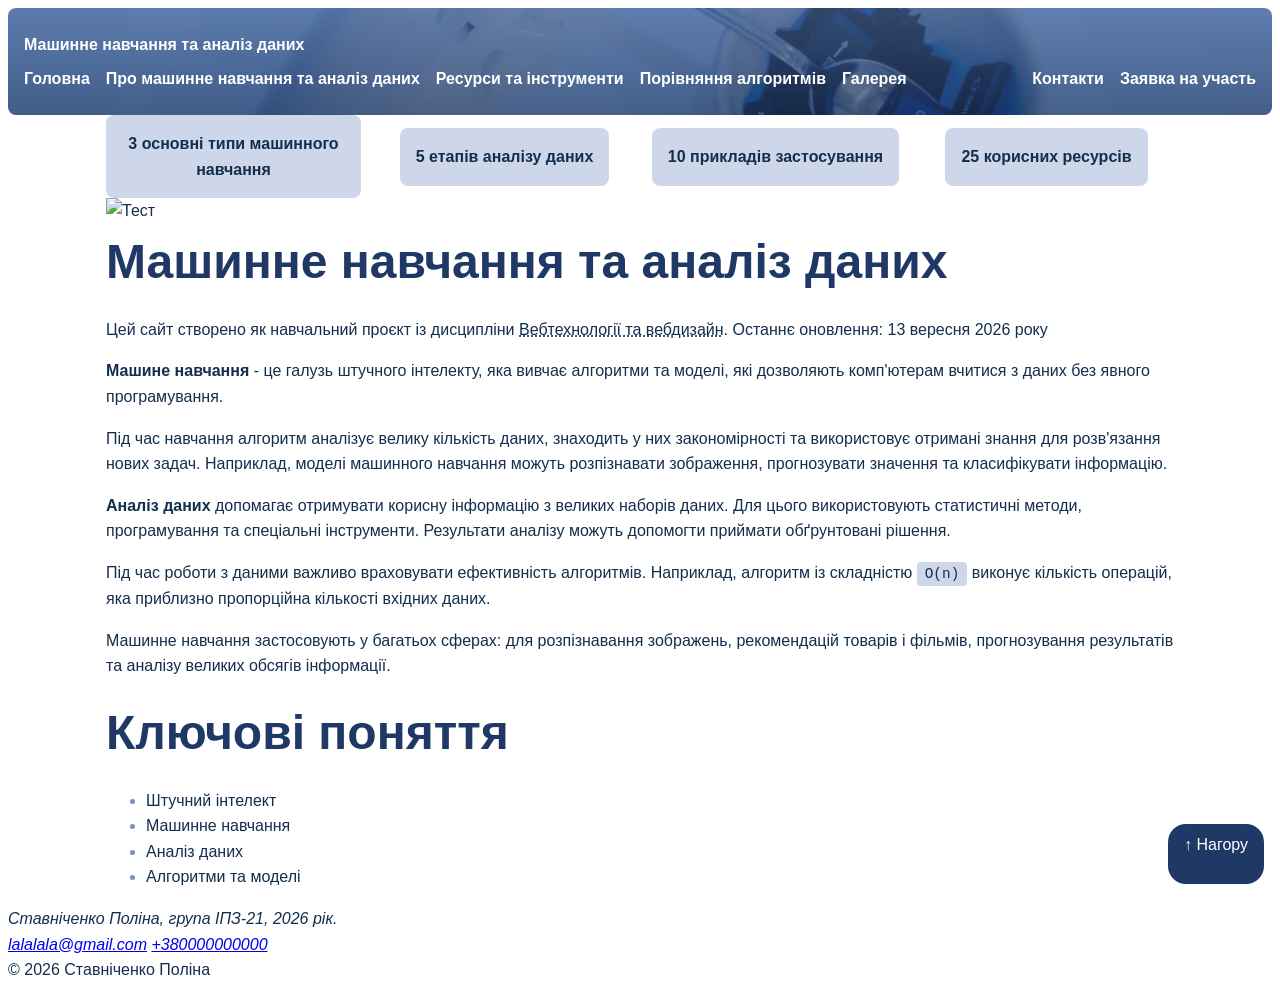
==== index.html @ 9ab24fcf "тест" ====
<!DOCTYPE html>
<html lang="uk">
<head>
    <meta charset="UTF-8">
    <meta name="viewport"           content="width=device-width, initial-scale=1.0">
    <meta name="description"    content="Навчальний сайт про машинне навчання та аналіз даних: історія, основні поняття, застосування, ресурси та інструменти">

    <link rel="icon" type="image/png" href="img/favicon.png">

    <meta name="author"         content="Ставніченко Поліна">

    <title>Машинне навчання та аналіз даних</title>

    <link rel="stylesheet" href="css/style.css">
</head>

<body id="top">

    <header>
        <a href="index.html" class="site-title">Машинне навчання та аналіз даних</a>

        <nav>
            <ul class="menu">
                <li><a href="index.html">Головна</a></li>
                <li><a href="about.html">Про машинне навчання та аналіз даних</a></li>
                <li><a href="pages/resources.html">Ресурси та інструменти</a></li>
                <li><a href="comparison.html">Порівняння алгоритмів</a></li>
                <li><a href="gallery.html">Галерея</a></li>
                <li class="menu__contacts"><a href="contacts.html">Контакти</a></li>
                <li><a href="application.html">Заявка на участь</a></li>
            </ul>
        </nav>
    </header>

    <main class="container">

        <div class="stats">
            <div class="stats__item">3 основні типи машинного навчання</div>
            <div class="stats__item">5 етапів аналізу даних</div>
            <div class="stats__item">10 прикладів застосування</div>
            <div class="stats__item">25 корисних ресурсів</div>
        </div>

        <img src="http://upload.wikimedia.org/wikipedia/commons/thumb/6/63/Wikipedia-logo.png/103px-Wikipedia-logo.png" alt="Тест">
        
        <h1>Машинне навчання та аналіз даних</h1>

        <p> Цей сайт створено як навчальний проєкт із дисципліни <abbr title="Вебтехнології та вебдизайн">Вебтехнології та вебдизайн</abbr>.
        Останнє оновлення: <time datetime="2026-09-13">13 вересня 2026 року</time></p>

        <p><strong>Машине навчання</strong> - це галузь штучного інтелекту, яка вивчає алгоритми та моделі, які дозволяють комп'ютерам вчитися з даних без явного програмування.</p>

        <p> Під час навчання алгоритм аналізує велику кількість даних,
        знаходить у них закономірності та використовує отримані знання
        для розв'язання нових задач. Наприклад, моделі машинного навчання
        можуть розпізнавати зображення, прогнозувати значення та
        класифікувати інформацію.</p>

        <p><strong>Аналіз даних</strong> допомагає отримувати корисну
        інформацію з великих наборів даних. Для цього використовують
        статистичні методи, програмування та спеціальні інструменти.
        Результати аналізу можуть допомогти приймати обґрунтовані рішення.</p>

        <p>Під час роботи з даними важливо враховувати ефективність алгоритмів.
        Наприклад, алгоритм із складністю <code>O(n)</code> виконує кількість
        операцій, яка приблизно пропорційна кількості вхідних даних.</p>

        <p>Машинне навчання застосовують у багатьох сферах: для
        розпізнавання зображень, рекомендацій товарів і фільмів,
        прогнозування результатів та аналізу великих обсягів інформації.</p>

        <section>
        <h2>Ключові поняття</h2>

        <ul>
            <li>Штучний інтелект</li>
            <li>Машинне навчання</li>
            <li>Аналіз даних</li>
            <li>Алгоритми та моделі</li>
        </ul>
        </section>

    </main>

    <footer>
        <address>
            Ставніченко Поліна, група ІПЗ-21, 2026 рік. <br>
            <a href="mailto:lalalala@gmail.com">lalalala@gmail.com</a>
            <a href="tel:+380000000000">+380000000000</a>
        </address>
        <p>&copy; 2026 Ставніченко Поліна </p>
    </footer>

    <a href="#top" class="back-to-top">↑ Нагору</a>

</body>
</html>
---- css/style.css ----
html { scroll-padding-top: 80px; }

:root {
    --color-primary: hsl(219 53% 26%);
    --color-primary-light: hsl(220, 41%, 61%);
    --color-primary-soft: hsl(222, 37%, 86%);
    --color-text: hsl(213, 58%, 19%);
    --color-text-muted: hsl(0 0% 40%);
    --color-surface: hsl(0 0% 100%);
    --color-accent: hsl(239, 51%, 50%);

    --space-1: 0.25rem;     /*4*/                        /*7*/
    --space-2: 0.5rem;      /*8*/
    --space-3: 1rem;        /*16*/
    --space-4: 1.5rem;      /*24*/
    --space-5: 2rem;        /*32*/
    --space-6: 3rem;        /*48*/
}

body {                                                        /*6*/
    font-family: "Segoe UI", Roboto, Arial, sans-serif;
    font-size: 1rem;
    line-height: 1.6;
    color: var(--color-text);
    background-color: var(--color-surface);

    display: flex;
    flex-direction: column;
    min-height: 100vh;
}

main {
    max-width: 65ch;    /*6*/

    flex: 1;
}

h1, h2, h3 {       /*6*/
    color: var(--color-primary);
    font-weight: 700;
    font-size: clamp(1.75rem, 1.2rem + 2.5vw, 3rem);
}

h2 + p {
    font-weight: 600;
}

h2 ~ p {
    color: var(--color-text);
}

dt {
    color: var(--color-primary-light);
}

dd{
    color: var(--color-primary-soft);
}

figcaption {                              /*6*/
    text-transform: uppercase;
    letter-spacing: 0.05em;
    font-size: 0.85rem;
}

li::marker {                                  /*6*/
    color: var(--color-primary-light);
}

blockquote {                                       /*6*/
    border-left: 4px solid var(--color-primary);
    padding-left: var(--space-3);
    color: var(--color-text-muted);
    font-style: italic;
}

.classification-list, .classification-list ul {           /*6*/
    font-size: 0.9rem;
}

nav a {
    color: #ffffff;
    font-weight: 600;
    text-decoration: none;
    cursor: pointer;     
}

nav {
    flex: 1 1 auto;
}

.menu {
    display: flex;
    flex-wrap: wrap;
    gap: var(--space-3);
    list-style: none;
    margin: 0;
    padding: 0;
}

.menu__contacts {
    margin-left: auto;
}

.card {                                 
    background: var(--color-surface);
    padding: var(--space-3);
    border: 1px solid #e3e7ec;
    border-radius: 10px;
    box-shadow: 0 2px 6px rgb(0 0 0 / 6%);
    border-left: 4px solid var(--color-primary);

    position: relative;                                           /*7*/
    transition: transform 0.2s ease, box-shadow 0.2s ease; 

    display: flex;
    flex-direction: column;  
}

.card:hover {                                                /*7*/
    transform: translateY(-4px);               
    box-shadow: 0 6px 16px rgba(0, 0, 0, 0.15); 
}

.card.featured {
    background: linear-gradient(135deg, var(--color-primary), var(--color-primary-light));
    color: #ffffff;
    padding: var(--space-3);
    border-radius: 8px;
    margin-bottom: var(--space-3);
}

.card.featured a:hover {
    text-decoration: none;
    color: var(--color-primary-light);
}

.card .btn {
    margin-top: auto;   
    align-self: flex-start;
}

.card-grid {
    display: grid;
    grid-template-columns: repeat(auto-fit, minmax(280px, 1fr));
    gap: var(--space-3);
}

.card img {
    display: block;
    width: 100%;
    height: auto;
}

.card a {
    color: var(--color-primary-soft);
    font-weight: 600;
    text-decoration: none;
}

.card a:hover {
    text-decoration: none;
    color: var(--color-primary-soft);
}

main a {
    color: var(--color-accent);
    text-decoration: underline;
}

main a:hover { 
    color: var(--color-primary-light); 
}

a:hover {
    color: var(--color-primary-light);
}

a:focus-visible,                               /*6*/
button:focus-visible {
    outline: 3px solid #1f3864;
    outline-offset: 2px;
}

a[href^="http"]::after {                         /*6*/
    content: " ↗";
}

a[href$=".pdf"]::after {                            /*6*/
    content: " (PDF)";
}

code, pre {
    font-family: "Fira Code", Consolas, "Courier New", monospace;
}

code {                                            /*6*/
    background: var(--color-primary-soft);
    padding: var(--space-1) var(--space-2);
    border-radius: 4px;
    font-size: 0.9em;
}

header {                           
    position: sticky;                   /*7*/
    top: 0;
    z-index: 10;          

    display: flex;
    justify-content: space-between;
    align-items: center;
    flex-wrap: wrap;
    gap: var(--space-2);

    background:linear-gradient(rgba(70, 99, 150, 0.7), rgb(31 56 100 / 70%)),             /*6*/
    url("../img/photo_4.jpg") center / cover no-repeat;
    color: #ffffff;
    padding: var(--space-4) var(--space-3);
    border-radius: 8px;
}

.site-title {
    font-weight: 700;
    text-decoration: none;
}

header a {
    color: #ffffff;
}

.page {
    display: grid;
    grid-template-columns: 1fr;
    grid-template-areas:
        "header"
        "main"
        "sidebar"
        "footer";
    gap: var(--space-3);
    min-height: 100vh;
}

@media (min-width: 768px) {
    .page {
        grid-template-columns: 240px 1fr;
        grid-template-areas:
            "header  header"
            "sidebar main"
            "footer  footer";
    }
}

@media (min-width: 1200px) {
    .page {
        grid-template-columns: 280px 1fr;
    }
}
 
.page__header  { grid-area: header;  }
.page__sidebar { grid-area: sidebar; }
.page__main    { 
    width: 100%;
    max-width: none;
    min-width: 0;
    grid-area: main;    
}
.page__footer  { grid-area: footer;  }

tbody tr:nth-child(even) {
    background-color: var(--color-primary-soft);
}

input, textarea, select, button {
    font-family: inherit;
}

.container {                        /*7*/
    max-width: 1100px;
    margin-inline: auto;
    padding-inline: var(--space-3);

    box-sizing: border-box;

    width: min(100% - 2 * var(--space-3), 1100px);
}

p {
    margin-top: 0;
    margin-bottom: var(--space-3);
}

h1, h2, h3 {
    margin-top: 0;
    margin-bottom: var(--space-3);
}

.btn {                                              /*7*/
    display: inline-block;
    padding: var(--space-2) var(--space-3);
    background: var(--color-primary);
    color: #ffffff;
    border: none;
    border-radius: 18px;
    text-decoration: none;
    transition: transform 0.2s ease, box-shadow 0.2s ease; 
    min-height: 44px;
}

.btn:hover {                                               /*7*/
    color: #ffffff;      
    background-color: var(--color-primary-light);
    transform: translateY(-4px);               
    box-shadow: 0 6px 16px rgba(0, 0, 0, 0.15); 
}

.badge {                                       /*7*/
    position: absolute;
    top: var(--space-2);
    right: var( --space-2);
    background: var(--color-accent);
    color: #ffffff;
    font-size: 0.75rem;
    padding: 2px 8px;
    border-radius: 4px;
}

.back-to-top {                                /*7*/                         
    position: fixed; 
    right: var(--space-3);
    bottom: var(--space-3);
    z-index: 100;
    background: var(--color-primary);
    color: #ffffff;
    padding: var(--space-2) var(--space-3);
    border-radius: 18px;
    text-decoration: none;
    transition: transform 0.2s ease, box-shadow 0.2s ease; 
    min-height: 44px;
}

.back-to-top:hover {                                    /*7*/
    color: #ffffff;
    background-color: var(--color-primary-light);
    transform: translateY(-4px);               
    box-shadow: 0 6px 16px rgba(0, 0, 0, 0.15); 
}

@media (prefers-reduced-motion: reduce) {                           /*7*/
    * {
        transition: none !important;
        animation: none !important;
        scroll-behavior: auto !important;
    }
}

.tooltip-container {                              /*7*/
    position: relative;
    display: inline-block;
    max-width: 100%;
}

.tooltip-container img {
    display: block;
    max-width: 100%;
    height: auto;
}

.tooltip {
    position: absolute;
    bottom: 100%;
    right: 0;
    margin-bottom: var(--space-2);
    padding:  var(--space-2) var(--space-3);
    width: max-content;
    max-width: 250px;
    box-sizing: border-box;

    background: #222;
    color: #ffffff;
    border-radius: 6px;
    font-size: 0.875rem;

    opacity: 0;
    visibility: hidden;
    transition: opacity 0.2s ease;
    z-index: 10;
}

.tooltip-container:hover .tooltip,
.tooltip-container:focus-within .tooltip {
    opacity: 1;
    visibility: visible;
}

.media {
    display: flex;
    gap: var(--space-2);
    align-items: flex-start; 
}

.media__icon { flex-shrink: 0; } 
.media__body { margin: 0; }

video,
iframe {
    max-width: 100%;
}

video {
    height: auto;
}

.stats {
    display: grid;
    grid-template-columns: repeat(auto-fit, minmax(160px, 1fr));
    gap: var(--space-3);
    place-items: center; 
    text-align: center;
}
.stats__item {
    background: var(--color-primary-soft);
    padding: var(--space-3);
    border-radius: 8px;
    font-weight: 700;
}

.table-wrap { 
    overflow-x: auto; 
    max-width: 100%;
}

address {
    overflow-wrap: anywhere;
}
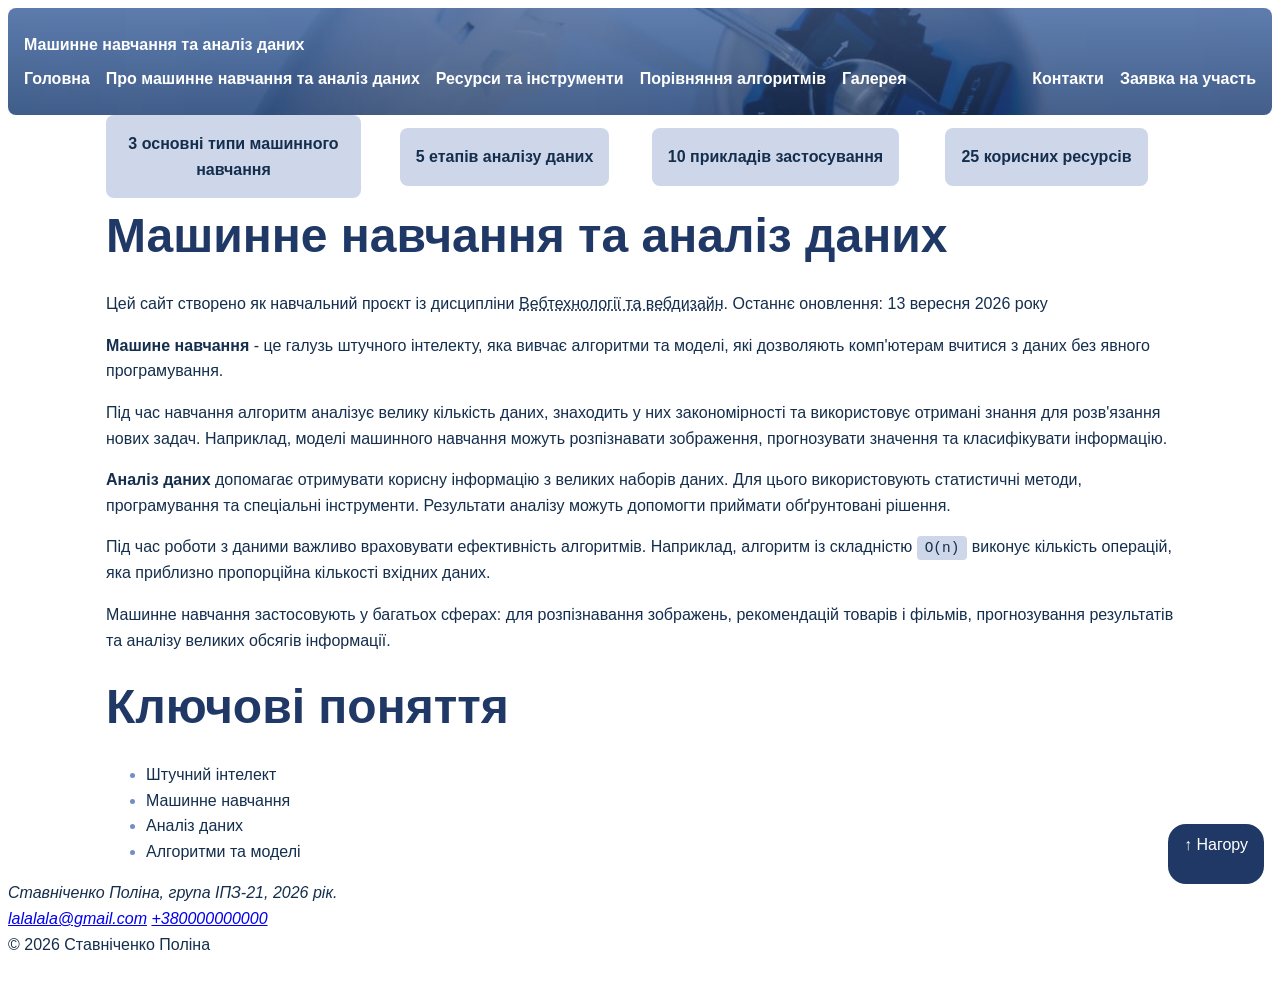
==== commit 3dbb4f02: "видалення тестового зображення" ====
--- a/index.html
+++ b/index.html
@@ -40,8 +40,6 @@
             <div class="stats__item">10 прикладів застосування</div>
             <div class="stats__item">25 корисних ресурсів</div>
         </div>
-
-        <img src="http://upload.wikimedia.org/wikipedia/commons/thumb/6/63/Wikipedia-logo.png/103px-Wikipedia-logo.png" alt="Тест">
         
         <h1>Машинне навчання та аналіз даних</h1>
 
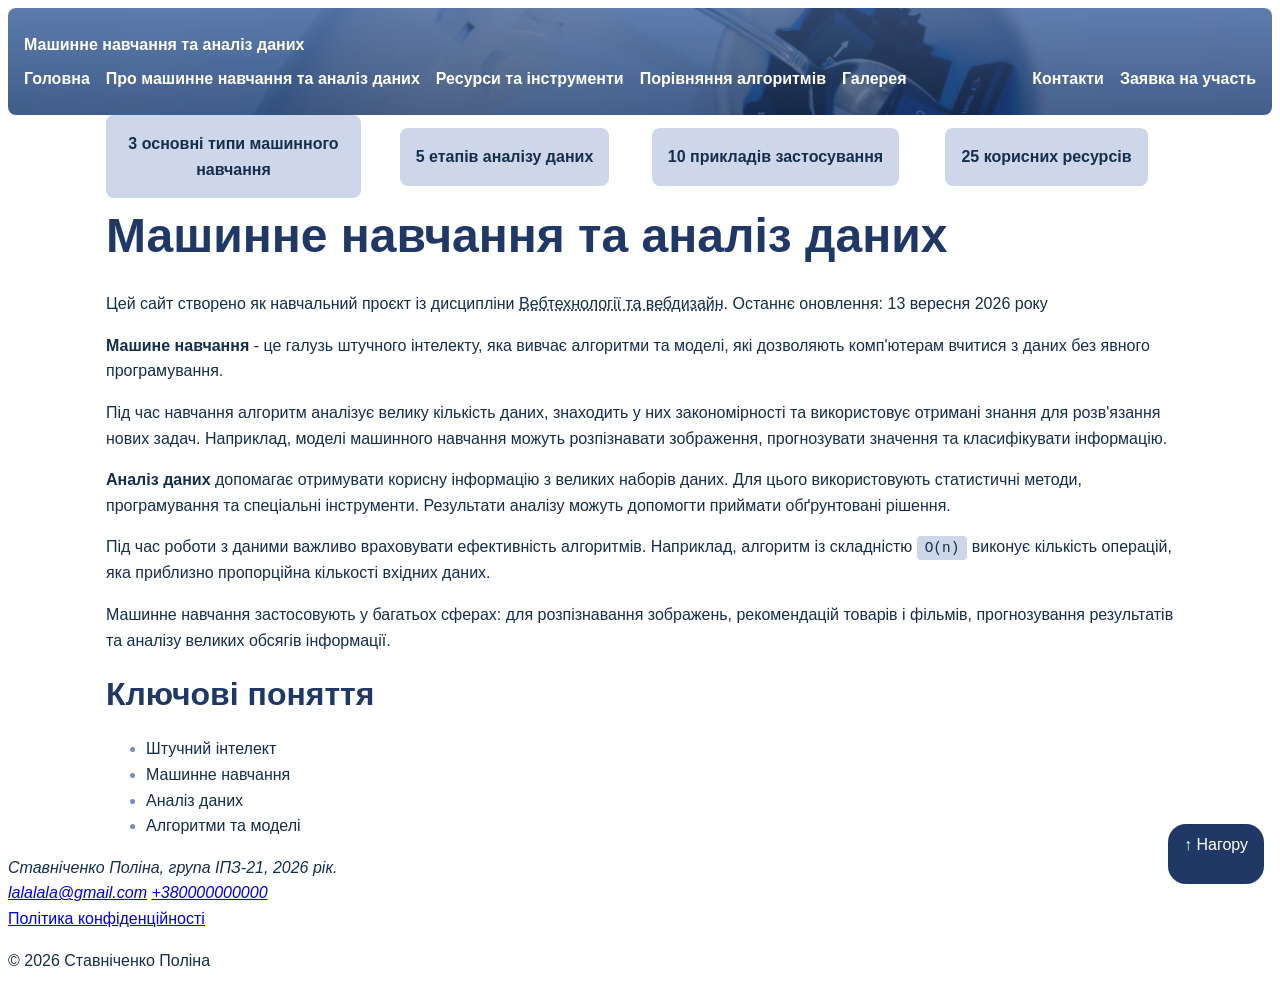
==== commit 55038da1: "додано політику конфіденційності" ====
--- a/index.html
+++ b/index.html
@@ -1,95 +1,112 @@
 <!DOCTYPE html>
 <html lang="uk">
-<head>
-    <meta charset="UTF-8">
-    <meta name="viewport"           content="width=device-width, initial-scale=1.0">
-    <meta name="description"    content="Навчальний сайт про машинне навчання та аналіз даних: історія, основні поняття, застосування, ресурси та інструменти">
+    <head>
+        <meta charset="UTF-8">
+        <meta name="viewport"           content="width=device-width, initial-scale=1.0">
+        <meta name="description"    content="Навчальний сайт про машинне навчання та аналіз даних: історія, основні поняття, застосування, ресурси та інструменти">
 
-    <link rel="icon" type="image/png" href="img/favicon.png">
+        <link rel="canonical" href="https://stttvexx.github.io/lab09_stavnichenko/index.html">
 
-    <meta name="author"         content="Ставніченко Поліна">
+        <link rel="icon" type="image/png" href="img/favicon.png">
 
-    <title>Машинне навчання та аналіз даних</title>
+        <meta name="author"         content="Ставніченко Поліна">
 
-    <link rel="stylesheet" href="css/style.css">
-</head>
+        <title>Машинне навчання та аналіз даних</title>
 
-<body id="top">
+        <link rel="stylesheet" href="css/style.css">
+        
+        <meta property="og:title" content="Машинне навчання та аналіз даних: основи, алгоритми, ресурси">
+        <meta property="og:description" content="Навчальний сайт про машинне навчання та аналіз даних: історія, основні поняття, застосування,ресурси та інструменти для студентів">
+        <meta property="og:image" content="https://stttvexx.github.io/lab09_stavnichenko/img/og-preview.jpg">
+        <meta property="og:url" content="https://stttvexx.github.io/lab09_stavnichenko/index.html">
+        <meta property="og:type" content="website">
 
-    <header>
-        <a href="index.html" class="site-title">Машинне навчання та аналіз даних</a>
+        <!-- Privacy-friendly analytics by Plausible -->
+        <script async src="https://plausible.io/js/pa-tS37Czor_yyZQHFW6yJKP.js"></script>
+        <script>
+        window.plausible=window.plausible||function(){(plausible.q=plausible.q||[]).push(arguments)},plausible.init=plausible.init||function(i){plausible.o=i||{}};
+        plausible.init()
+        </script>
 
-        <nav>
-            <ul class="menu">
-                <li><a href="index.html">Головна</a></li>
-                <li><a href="about.html">Про машинне навчання та аналіз даних</a></li>
-                <li><a href="pages/resources.html">Ресурси та інструменти</a></li>
-                <li><a href="comparison.html">Порівняння алгоритмів</a></li>
-                <li><a href="gallery.html">Галерея</a></li>
-                <li class="menu__contacts"><a href="contacts.html">Контакти</a></li>
-                <li><a href="application.html">Заявка на участь</a></li>
+    </head>
+
+    <body id="top">
+
+        <header>
+            <a href="index.html" class="site-title">Машинне навчання та аналіз даних</a>
+
+            <nav>
+                <ul class="menu">
+                    <li><a href="index.html">Головна</a></li>
+                    <li><a href="about.html">Про машинне навчання та аналіз даних</a></li>
+                    <li><a href="pages/resources.html">Ресурси та інструменти</a></li>
+                    <li><a href="comparison.html">Порівняння алгоритмів</a></li>
+                    <li><a href="gallery.html">Галерея</a></li>
+                    <li class="menu__contacts"><a href="contacts.html">Контакти</a></li>
+                    <li><a href="application.html">Заявка на участь</a></li>
+                </ul>
+            </nav>
+        </header>
+
+        <main class="container">
+
+            <div class="stats">
+                <div class="stats__item">3 основні типи машинного навчання</div>
+                <div class="stats__item">5 етапів аналізу даних</div>
+                <div class="stats__item">10 прикладів застосування</div>
+                <div class="stats__item">25 корисних ресурсів</div>
+            </div>
+            
+            <h1>Машинне навчання та аналіз даних</h1>
+
+            <p> Цей сайт створено як навчальний проєкт із дисципліни <abbr title="Вебтехнології та вебдизайн">Вебтехнології та вебдизайн</abbr>.
+            Останнє оновлення: <time datetime="2026-09-13">13 вересня 2026 року</time></p>
+
+            <p><strong>Машине навчання</strong> - це галузь штучного інтелекту, яка вивчає алгоритми та моделі, які дозволяють комп'ютерам вчитися з даних без явного програмування.</p>
+
+            <p> Під час навчання алгоритм аналізує велику кількість даних,
+            знаходить у них закономірності та використовує отримані знання
+            для розв'язання нових задач. Наприклад, моделі машинного навчання
+            можуть розпізнавати зображення, прогнозувати значення та
+            класифікувати інформацію.</p>
+
+            <p><strong>Аналіз даних</strong> допомагає отримувати корисну
+            інформацію з великих наборів даних. Для цього використовують
+            статистичні методи, програмування та спеціальні інструменти.
+            Результати аналізу можуть допомогти приймати обґрунтовані рішення.</p>
+
+            <p>Під час роботи з даними важливо враховувати ефективність алгоритмів.
+            Наприклад, алгоритм із складністю <code>O(n)</code> виконує кількість
+            операцій, яка приблизно пропорційна кількості вхідних даних.</p>
+
+            <p>Машинне навчання застосовують у багатьох сферах: для
+            розпізнавання зображень, рекомендацій товарів і фільмів,
+            прогнозування результатів та аналізу великих обсягів інформації.</p>
+
+            <section>
+            <h2>Ключові поняття</h2>
+
+            <ul>
+                <li>Штучний інтелект</li>
+                <li>Машинне навчання</li>
+                <li>Аналіз даних</li>
+                <li>Алгоритми та моделі</li>
             </ul>
-        </nav>
-    </header>
+            </section>
 
-    <main class="container">
+        </main>
 
-        <div class="stats">
-            <div class="stats__item">3 основні типи машинного навчання</div>
-            <div class="stats__item">5 етапів аналізу даних</div>
-            <div class="stats__item">10 прикладів застосування</div>
-            <div class="stats__item">25 корисних ресурсів</div>
-        </div>
-        
-        <h1>Машинне навчання та аналіз даних</h1>
+        <footer>
+            <address>
+                Ставніченко Поліна, група ІПЗ-21, 2026 рік. <br>
+                <a href="mailto:lalalala@gmail.com">lalalala@gmail.com</a>
+                <a href="tel:+380000000000">+380000000000</a>
+            </address>
+            <p><a href="privacy.html">Політика конфіденційності</a></p>
+            <p>&copy; 2026 Ставніченко Поліна </p>
+        </footer>
 
-        <p> Цей сайт створено як навчальний проєкт із дисципліни <abbr title="Вебтехнології та вебдизайн">Вебтехнології та вебдизайн</abbr>.
-        Останнє оновлення: <time datetime="2026-09-13">13 вересня 2026 року</time></p>
+        <a href="#top" class="back-to-top">↑ Нагору</a>
 
-        <p><strong>Машине навчання</strong> - це галузь штучного інтелекту, яка вивчає алгоритми та моделі, які дозволяють комп'ютерам вчитися з даних без явного програмування.</p>
-
-        <p> Під час навчання алгоритм аналізує велику кількість даних,
-        знаходить у них закономірності та використовує отримані знання
-        для розв'язання нових задач. Наприклад, моделі машинного навчання
-        можуть розпізнавати зображення, прогнозувати значення та
-        класифікувати інформацію.</p>
-
-        <p><strong>Аналіз даних</strong> допомагає отримувати корисну
-        інформацію з великих наборів даних. Для цього використовують
-        статистичні методи, програмування та спеціальні інструменти.
-        Результати аналізу можуть допомогти приймати обґрунтовані рішення.</p>
-
-        <p>Під час роботи з даними важливо враховувати ефективність алгоритмів.
-        Наприклад, алгоритм із складністю <code>O(n)</code> виконує кількість
-        операцій, яка приблизно пропорційна кількості вхідних даних.</p>
-
-        <p>Машинне навчання застосовують у багатьох сферах: для
-        розпізнавання зображень, рекомендацій товарів і фільмів,
-        прогнозування результатів та аналізу великих обсягів інформації.</p>
-
-        <section>
-        <h2>Ключові поняття</h2>
-
-        <ul>
-            <li>Штучний інтелект</li>
-            <li>Машинне навчання</li>
-            <li>Аналіз даних</li>
-            <li>Алгоритми та моделі</li>
-        </ul>
-        </section>
-
-    </main>
-
-    <footer>
-        <address>
-            Ставніченко Поліна, група ІПЗ-21, 2026 рік. <br>
-            <a href="mailto:lalalala@gmail.com">lalalala@gmail.com</a>
-            <a href="tel:+380000000000">+380000000000</a>
-        </address>
-        <p>&copy; 2026 Ставніченко Поліна </p>
-    </footer>
-
-    <a href="#top" class="back-to-top">↑ Нагору</a>
-
-</body>
+    </body>
 </html>
--- a/css/style.css
+++ b/css/style.css
@@ -38,7 +38,23 @@
 h1, h2, h3 {       /*6*/
     color: var(--color-primary);
     font-weight: 700;
-    font-size: clamp(1.75rem, 1.2rem + 2.5vw, 3rem);
+}
+
+h1, h2, h3 {
+    color: var(--color-primary);
+    font-weight: 700;
+}
+
+h1 {
+    font-size: clamp(2rem, 1.5rem + 2.5vw, 3rem);
+}
+
+h2 {
+    font-size: clamp(1.5rem, 1.2rem + 1.5vw, 2rem);
+}
+
+h3 {
+    font-size: clamp(1.2rem, 1rem + 0.8vw, 1.5rem);
 }
 
 h2 + p {
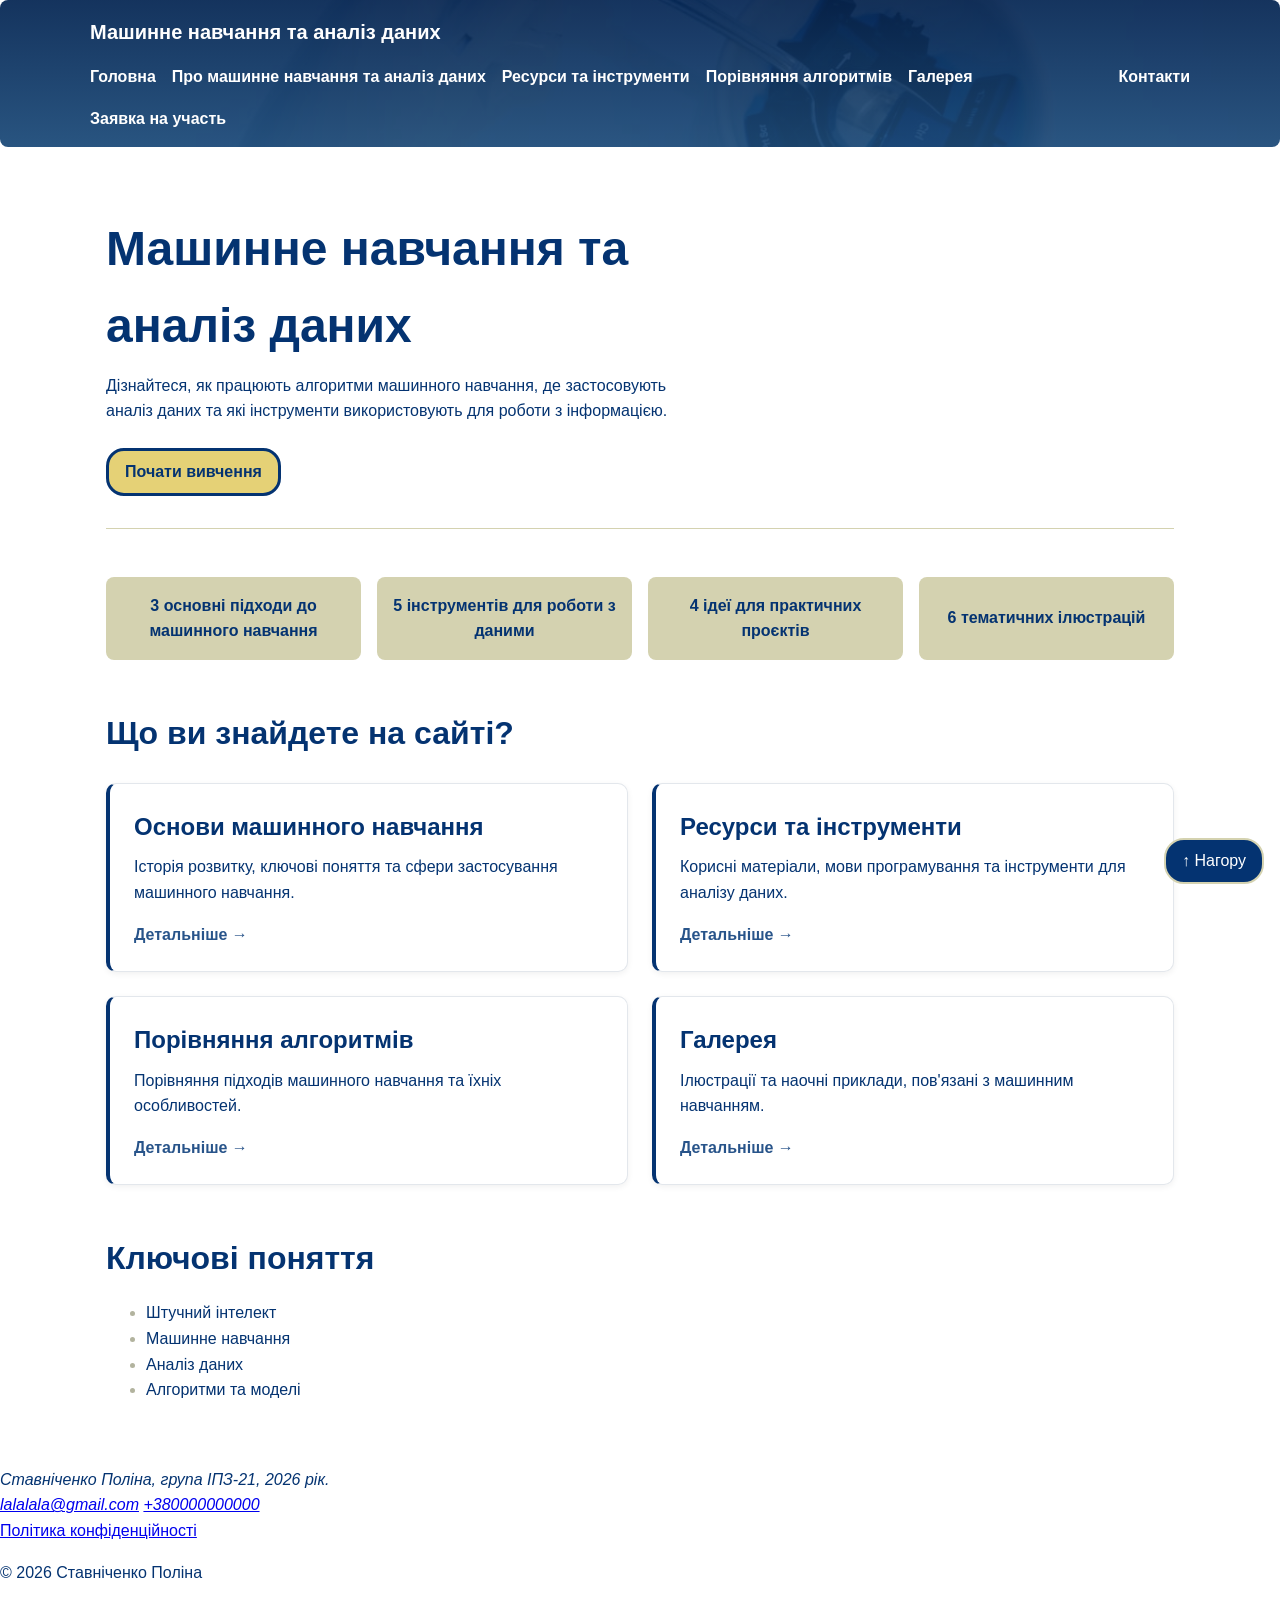
==== commit c2c42fb4: "Змінено вигляд та інформаціний зміст сайту" ====
--- a/index.html
+++ b/index.html
@@ -1,41 +1,40 @@
+
 <!DOCTYPE html>
 <html lang="uk">
-    <head>
-        <meta charset="UTF-8">
-        <meta name="viewport"           content="width=device-width, initial-scale=1.0">
-        <meta name="description"    content="Навчальний сайт про машинне навчання та аналіз даних: історія, основні поняття, застосування, ресурси та інструменти">
+<head>
+    <meta charset="UTF-8">
+    <meta name="viewport" content="width=device-width, initial-scale=1.0">
+    <meta name="description" content="Навчальний сайт про машинне навчання та аналіз даних: історія, основні поняття, застосування, ресурси та інструменти">
+    <link rel="canonical" href="https://stttvexx.github.io/lab09_stavnichenko/index.html">
+    <link rel="icon" type="image/png" href="img/favicon.png">
+    <meta name="author" content="Ставніченко Поліна">
 
-        <link rel="canonical" href="https://stttvexx.github.io/lab09_stavnichenko/index.html">
+    <title>Машинне навчання та аналіз даних</title>
+    <link rel="stylesheet" href="css/style.css">
 
-        <link rel="icon" type="image/png" href="img/favicon.png">
+    <meta property="og:title" content="Машинне навчання та аналіз даних: основи, алгоритми, ресурси">
+    <meta property="og:description" content="Навчальний сайт про машинне навчання та аналіз даних: історія, основні поняття, застосування, ресурси та інструменти для студентів">
+    <meta property="og:image" content="https://stttvexx.github.io/lab09_stavnichenko/img/og-preview.jpg">
+    <meta property="og:url" content="https://stttvexx.github.io/lab09_stavnichenko/index.html">
+    <meta property="og:type" content="website">
 
-        <meta name="author"         content="Ставніченко Поліна">
-
-        <title>Машинне навчання та аналіз даних</title>
-
-        <link rel="stylesheet" href="css/style.css">
-        
-        <meta property="og:title" content="Машинне навчання та аналіз даних: основи, алгоритми, ресурси">
-        <meta property="og:description" content="Навчальний сайт про машинне навчання та аналіз даних: історія, основні поняття, застосування,ресурси та інструменти для студентів">
-        <meta property="og:image" content="https://stttvexx.github.io/lab09_stavnichenko/img/og-preview.jpg">
-        <meta property="og:url" content="https://stttvexx.github.io/lab09_stavnichenko/index.html">
-        <meta property="og:type" content="website">
-
-        <!-- Privacy-friendly analytics by Plausible -->
-        <script async src="https://plausible.io/js/pa-tS37Czor_yyZQHFW6yJKP.js"></script>
-        <script>
+    <!-- Privacy-friendly analytics by Plausible -->
+    <script async src="https://plausible.io/js/pa-tS37Czor_yyZQHFW6yJKP.js"></script>
+    <script>
         window.plausible=window.plausible||function(){(plausible.q=plausible.q||[]).push(arguments)},plausible.init=plausible.init||function(i){plausible.o=i||{}};
         plausible.init()
-        </script>
+    </script>
+</head>
 
-    </head>
+<body id="top">
 
-    <body id="top">
+    <header>
+        <div class="header-inner">
+            <a href="index.html" class="site-title">
+                Машинне навчання та аналіз даних
+            </a>
 
-        <header>
-            <a href="index.html" class="site-title">Машинне навчання та аналіз даних</a>
-
-            <nav>
+            <nav aria-label="Основна навігація">
                 <ul class="menu">
                     <li><a href="index.html">Головна</a></li>
                     <li><a href="about.html">Про машинне навчання та аналіз даних</a></li>
@@ -46,45 +45,69 @@
                     <li><a href="application.html">Заявка на участь</a></li>
                 </ul>
             </nav>
-        </header>
+        </div>
+    </header>
 
-        <main class="container">
-
-            <div class="stats">
-                <div class="stats__item">3 основні типи машинного навчання</div>
-                <div class="stats__item">5 етапів аналізу даних</div>
-                <div class="stats__item">10 прикладів застосування</div>
-                <div class="stats__item">25 корисних ресурсів</div>
-            </div>
-            
+    <main class="container page-grid">
+        <section class="hero span-12">
             <h1>Машинне навчання та аналіз даних</h1>
 
-            <p> Цей сайт створено як навчальний проєкт із дисципліни <abbr title="Вебтехнології та вебдизайн">Вебтехнології та вебдизайн</abbr>.
-            Останнє оновлення: <time datetime="2026-09-13">13 вересня 2026 року</time></p>
+            <p>Дізнайтеся, як працюють алгоритми машинного
+            навчання, де застосовують аналіз даних та які
+            інструменти використовують для роботи з інформацією.</p>
 
-            <p><strong>Машине навчання</strong> - це галузь штучного інтелекту, яка вивчає алгоритми та моделі, які дозволяють комп'ютерам вчитися з даних без явного програмування.</p>
+            <a href="about.html" class="btn btn--primary">
+                Почати вивчення
+            </a>
+        </section>
 
-            <p> Під час навчання алгоритм аналізує велику кількість даних,
-            знаходить у них закономірності та використовує отримані знання
-            для розв'язання нових задач. Наприклад, моделі машинного навчання
-            можуть розпізнавати зображення, прогнозувати значення та
-            класифікувати інформацію.</p>
+        <!-- 12 колонок: чотири показники по 3 колонки -->
+        <section class="stats span-12" aria-label="Коротко про матеріали сайту">
+            <div class="stats__item">3 основні підходи до машинного навчання</div>
+            <div class="stats__item">5 інструментів для роботи з даними</div>
+            <div class="stats__item">4 ідеї для практичних проєктів</div>
+            <div class="stats__item">6 тематичних ілюстрацій</div>
+        </section>
 
-            <p><strong>Аналіз даних</strong> допомагає отримувати корисну
-            інформацію з великих наборів даних. Для цього використовують
-            статистичні методи, програмування та спеціальні інструменти.
-            Результати аналізу можуть допомогти приймати обґрунтовані рішення.</p>
+        
+        <section class="site-sections span-12">
+            <h2>Що ви знайдете на сайті?</h2>
 
-            <p>Під час роботи з даними важливо враховувати ефективність алгоритмів.
-            Наприклад, алгоритм із складністю <code>O(n)</code> виконує кількість
-            операцій, яка приблизно пропорційна кількості вхідних даних.</p>
+            <div class="card-grid">
 
-            <p>Машинне навчання застосовують у багатьох сферах: для
-            розпізнавання зображень, рекомендацій товарів і фільмів,
-            прогнозування результатів та аналізу великих обсягів інформації.</p>
+                <article class="card">
+                    <h3>Основи машинного навчання</h3>
+                    <p>Історія розвитку, ключові поняття
+                    та сфери застосування машинного навчання.</p>
+                    <a href="about.html">Детальніше →</a>
+                </article>
 
-            <section>
-            <h2>Ключові поняття</h2>
+                <article class="card">
+                    <h3>Ресурси та інструменти</h3>
+                    <p>Корисні матеріали, мови програмування
+                    та інструменти для аналізу даних.</p>
+                    <a href="pages/resources.html">Детальніше →</a>
+                </article>
+
+                <article class="card">
+                    <h3>Порівняння алгоритмів</h3>
+                    <p>Порівняння підходів машинного навчання
+                    та їхніх особливостей.</p>
+                    <a href="comparison.html">Детальніше →</a>
+                </article>
+
+                <article class="card">
+                    <h3>Галерея</h3>
+                    <p>Ілюстрації та наочні приклади,
+                    пов'язані з машинним навчанням.</p>
+                    <a href="gallery.html">Детальніше →</a>
+                </article>
+
+            </div>
+        </section>
+
+        <section class="key-concepts span-12" aria-labelledby="concepts-title">
+            <h2 id="concepts-title">Ключові поняття</h2>
 
             <ul>
                 <li>Штучний інтелект</li>
@@ -92,21 +115,22 @@
                 <li>Аналіз даних</li>
                 <li>Алгоритми та моделі</li>
             </ul>
-            </section>
+        </section>
 
-        </main>
+    </main>
 
-        <footer>
-            <address>
-                Ставніченко Поліна, група ІПЗ-21, 2026 рік. <br>
-                <a href="mailto:lalalala@gmail.com">lalalala@gmail.com</a>
-                <a href="tel:+380000000000">+380000000000</a>
-            </address>
-            <p><a href="privacy.html">Політика конфіденційності</a></p>
-            <p>&copy; 2026 Ставніченко Поліна </p>
-        </footer>
+    <footer>
+        <address>
+            Ставніченко Поліна, група ІПЗ-21, 2026 рік. <br>
+            <a href="mailto:lalalala@gmail.com">lalalala@gmail.com</a>
+            <a href="tel:+380000000000">+380000000000</a>
+        </address>
 
-        <a href="#top" class="back-to-top">↑ Нагору</a>
+        <p><a href="privacy.html">Політика конфіденційності</a></p>
+        <p>&copy; 2026 Ставніченко Поліна</p>
+    </footer>
 
-    </body>
-</html>+    <a href="#top" class="back-to-top">↑ Нагору</a>
+
+</body>
+</html>
--- a/css/style.css
+++ b/css/style.css
@@ -1,48 +1,59 @@
-html { scroll-padding-top: 80px; }
+html {
+    scroll-padding-top: 80px;
+}
 
 :root {
-    --color-primary: hsl(219 53% 26%);
-    --color-primary-light: hsl(220, 41%, 61%);
-    --color-primary-soft: hsl(222, 37%, 86%);
-    --color-text: hsl(213, 58%, 19%);
-    --color-text-muted: hsl(0 0% 40%);
+    --color-primary: hsl(214 93% 23%);
+    --color-primary-light: hsl(62 12% 66%);
+    --color-primary-soft: hsl(58 29% 76%);
+    --color-text: hsl(214 93% 23%);
+    --color-text-muted: hsl(213 55% 35%);
     --color-surface: hsl(0 0% 100%);
-    --color-accent: hsl(239, 51%, 50%);
-
-    --space-1: 0.25rem;     /*4*/                        /*7*/
-    --space-2: 0.5rem;      /*8*/
-    --space-3: 1rem;        /*16*/
-    --space-4: 1.5rem;      /*24*/
-    --space-5: 2rem;        /*32*/
-    --space-6: 3rem;        /*48*/
-}
-
-body {                                                        /*6*/
+    --color-accent: hsl(49 68% 68%);
+
+    --space-1: 0.25rem; /* 4px */
+    --space-2: 0.5rem;  /* 8px */
+    --space-3: 1rem;    /* 16px */
+    --space-4: 1.5rem;  /* 24px */
+    --space-5: 2rem;    /* 32px */
+    --space-6: 3rem;    /* 48px */
+}
+
+body {
     font-family: "Segoe UI", Roboto, Arial, sans-serif;
     font-size: 1rem;
     line-height: 1.6;
     color: var(--color-text);
     background-color: var(--color-surface);
-
     display: flex;
     flex-direction: column;
     min-height: 100vh;
+    margin: 0;
 }
 
 main {
-    max-width: 65ch;    /*6*/
-
+    max-width: 65ch;
     flex: 1;
 }
 
-h1, h2, h3 {       /*6*/
+.container {
+    max-width: 1100px;
+    margin-inline: auto;
+    padding-inline: var(--space-3);
+    box-sizing: border-box;
+    width: min(100% - 2 * var(--space-3), 1100px);
+}
+
+p {
+    margin-top: 0;
+    margin-bottom: var(--space-3);
+}
+
+h1, h2, h3 {
     color: var(--color-primary);
     font-weight: 700;
-}
-
-h1, h2, h3 {
-    color: var(--color-primary);
-    font-weight: 700;
+    margin-top: 0;
+    margin-bottom: var(--space-3);
 }
 
 h1 {
@@ -66,49 +77,134 @@
 }
 
 dt {
-    color: var(--color-primary-light);
-}
-
-dd{
-    color: var(--color-primary-soft);
-}
-
-figcaption {                              /*6*/
+    color: var(--color-primary);
+}
+
+dd {
+    color: var(--color-text);
+    margin-bottom: var(--space-3);
+}
+
+figcaption {
     text-transform: uppercase;
     letter-spacing: 0.05em;
     font-size: 0.85rem;
 }
 
-li::marker {                                  /*6*/
+li::marker {
     color: var(--color-primary-light);
 }
 
-blockquote {                                       /*6*/
+blockquote {
     border-left: 4px solid var(--color-primary);
     padding-left: var(--space-3);
     color: var(--color-text-muted);
     font-style: italic;
 }
 
-.classification-list, .classification-list ul {           /*6*/
+.classification-list,
+.classification-list ul {
     font-size: 0.9rem;
 }
 
+code, pre {
+    font-family: "Fira Code", Consolas, "Courier New", monospace;
+}
+
+code {
+    background: var(--color-primary-soft);
+    padding: var(--space-1) var(--space-2);
+    border-radius: 4px;
+    font-size: 0.9em;
+}
+
+a:hover {
+    color: var(--color-primary);
+}
+
+main a {
+    color: var(--color-text-muted);
+    text-decoration: underline;
+}
+
+main a:hover {
+    color: var(--color-primary);
+}
+
+a:focus-visible,
+button:focus-visible {
+    outline: 3px solid var(--color-primary);
+    outline-offset: 2px;
+}
+
+a[href^="http"]::after {
+    content: " ↗";
+}
+
+a[href$=".pdf"]::after {
+    content: " (PDF)";
+}
+
+header {
+    position: sticky;
+    top: 0;
+    z-index: 10;
+
+    background: linear-gradient(
+                    hsl(215 84% 17% / 90%),
+                    hsl(210 60% 29% / 90%)
+                ),
+                url("../img/photo_4.jpg") center / cover no-repeat;
+
+    color: #ffffff;
+    padding: var(--space-3);
+    border-radius: 8px;
+}
+
+.header-inner {
+    width: 100%;
+    max-width: 1100px;
+    margin-inline: auto;
+
+    display: flex;
+    flex-direction: column;
+    gap: var(--space-3);
+}
+
+.site-title {
+    display: block;
+    font-size: 1.25rem;
+    font-weight: 700;
+    text-decoration: none;
+}
+
+header a,
+header nav a {
+    color: #ffffff;
+}
+
+header a:hover,
+header nav a:hover {
+    color: #ffffff;
+    text-decoration: underline;
+}
+
+nav {
+    width: 100%;
+}
+
 nav a {
-    color: #ffffff;
     font-weight: 600;
     text-decoration: none;
-    cursor: pointer;     
-}
-
-nav {
-    flex: 1 1 auto;
+    cursor: pointer;
 }
 
 .menu {
     display: flex;
     flex-wrap: wrap;
+    align-items: center;
     gap: var(--space-3);
+
     list-style: none;
     margin: 0;
     padding: 0;
@@ -118,48 +214,57 @@
     margin-left: auto;
 }
 
-.card {                                 
+.card {
+    position: relative;
+    display: flex;
+    flex-direction: column;
+
     background: var(--color-surface);
     padding: var(--space-3);
     border: 1px solid #e3e7ec;
+    border-left: 4px solid var(--color-primary);
     border-radius: 10px;
     box-shadow: 0 2px 6px rgb(0 0 0 / 6%);
-    border-left: 4px solid var(--color-primary);
-
-    position: relative;                                           /*7*/
-    transition: transform 0.2s ease, box-shadow 0.2s ease; 
-
-    display: flex;
-    flex-direction: column;  
-}
-
-.card:hover {                                                /*7*/
-    transform: translateY(-4px);               
-    box-shadow: 0 6px 16px rgba(0, 0, 0, 0.15); 
+
+    transition: transform 0.2s ease, box-shadow 0.2s ease;
+}
+
+.card:hover {
+    transform: translateY(-4px);
+    box-shadow: 0 6px 16px rgb(0 0 0 / 15%);
 }
 
 .card.featured {
-    background: linear-gradient(135deg, var(--color-primary), var(--color-primary-light));
+    background: var(--color-primary);
     color: #ffffff;
     padding: var(--space-3);
     border-radius: 8px;
     margin-bottom: var(--space-3);
 }
 
-.card.featured a:hover {
+.card.featured a:not(.btn) {
+    color: #ffffff;
+}
+
+.card.featured a:not(.btn):hover {
+    color: var(--color-primary-light);
+    text-decoration: underline;
+}
+
+.card .btn {
+    margin-top: auto;
+    align-self: flex-start;
+}
+
+.card a:not(.btn) {
+    color: var(--color-text-muted);
+    font-weight: 600;
     text-decoration: none;
-    color: var(--color-primary-light);
-}
-
-.card .btn {
-    margin-top: auto;   
-    align-self: flex-start;
-}
-
-.card-grid {
-    display: grid;
-    grid-template-columns: repeat(auto-fit, minmax(280px, 1fr));
-    gap: var(--space-3);
+}
+
+.card a:not(.btn):hover {
+    color: var(--color-primary);
+    text-decoration: underline;
 }
 
 .card img {
@@ -168,80 +273,102 @@
     height: auto;
 }
 
-.card a {
-    color: var(--color-primary-soft);
-    font-weight: 600;
+.card-grid {
+    display: grid;
+    grid-template-columns: repeat(auto-fit, minmax(min(100%, 280px), 1fr));
+    gap: var(--space-4);
+}
+
+.btn {
+    display: inline-block;
+    box-sizing: border-box;
+    min-height: 44px;
+
+    padding: var(--space-2) var(--space-3);
+    background: var(--color-primary);
+    color: #ffffff;
+    border: 3px solid var(--color-primary-soft);
+    border-radius: 18px;
     text-decoration: none;
-}
-
-.card a:hover {
+
+    transition: transform 0.2s ease, box-shadow 0.2s ease;
+}
+
+.btn:hover {
+    background-color: var(--color-primary-light);
+    color: var(--color-primary);
+    transform: translateY(-4px);
+    box-shadow: 0 6px 16px rgb(0 0 0 / 15%);
+}
+
+main a.btn,
+main a.btn:visited {
+    color: #ffffff;
     text-decoration: none;
-    color: var(--color-primary-soft);
-}
-
-main a {
-    color: var(--color-accent);
-    text-decoration: underline;
-}
-
-main a:hover { 
-    color: var(--color-primary-light); 
-}
-
-a:hover {
-    color: var(--color-primary-light);
-}
-
-a:focus-visible,                               /*6*/
-button:focus-visible {
-    outline: 3px solid #1f3864;
-    outline-offset: 2px;
-}
-
-a[href^="http"]::after {                         /*6*/
-    content: " ↗";
-}
-
-a[href$=".pdf"]::after {                            /*6*/
-    content: " (PDF)";
-}
-
-code, pre {
-    font-family: "Fira Code", Consolas, "Courier New", monospace;
-}
-
-code {                                            /*6*/
-    background: var(--color-primary-soft);
+}
+
+main a.btn:hover {
+    color: var(--color-primary);
+}
+
+.badge {
+    position: absolute;
+    top: var(--space-2);
+    right: var(--space-2);
+
+    background: var(--color-accent);
+    color: var(--color-text);
+    font-size: 0.75rem;
     padding: var(--space-1) var(--space-2);
     border-radius: 4px;
-    font-size: 0.9em;
-}
-
-header {                           
-    position: sticky;                   /*7*/
-    top: 0;
-    z-index: 10;          
-
-    display: flex;
-    justify-content: space-between;
-    align-items: center;
-    flex-wrap: wrap;
-    gap: var(--space-2);
-
-    background:linear-gradient(rgba(70, 99, 150, 0.7), rgb(31 56 100 / 70%)),             /*6*/
-    url("../img/photo_4.jpg") center / cover no-repeat;
-    color: #ffffff;
-    padding: var(--space-4) var(--space-3);
-    border-radius: 8px;
-}
-
-.site-title {
-    font-weight: 700;
+}
+
+.back-to-top {
+    position: fixed;
+    right: var(--space-3);
+    bottom: var(--space-3);
+    z-index: 100;
+
+    box-sizing: border-box;
+    min-height: 44px;
+    background: var(--color-primary);
+    color: #ffffff;
+    padding: var(--space-2) var(--space-3);
+    border-radius: 20px;
     text-decoration: none;
-}
-
-header a {
-    color: #ffffff;
+    border:2px solid var(--color-primary-soft);
+
+    transition: transform 0.2s ease, box-shadow 0.2s ease;
+}
+
+.back-to-top:hover {
+    color: var(--color-primary);
+    background-color: var(--color-primary-light);
+    transform: translateY(-4px);
+    box-shadow: 0 6px 16px rgb(0 0 0 / 15%);
+}
+
+.page-grid {
+    display: grid;
+    grid-template-columns: repeat(12, minmax(0, 1fr));
+    column-gap: var(--space-4);
+    row-gap: var(--space-6);
+    align-content: start;
+
+    max-width: 1100px;
+    padding-block: var(--space-5) var(--space-6);
+}
+
+.span-12 {
+    grid-column: span 12;
+}
+
+.span-8 {
+    grid-column: span 8;
+}
+
+.span-4 {
+    grid-column: span 4;
 }
 
 .page {
@@ -256,183 +383,62 @@
     min-height: 100vh;
 }
 
-@media (min-width: 768px) {
-    .page {
-        grid-template-columns: 240px 1fr;
-        grid-template-areas:
-            "header  header"
-            "sidebar main"
-            "footer  footer";
-    }
-}
-
-@media (min-width: 1200px) {
-    .page {
-        grid-template-columns: 280px 1fr;
-    }
-}
- 
-.page__header  { grid-area: header;  }
-.page__sidebar { grid-area: sidebar; }
-.page__main    { 
+.page__header {
+    grid-area: header;
+}
+
+.page__sidebar {
+    grid-area: sidebar;
+}
+
+.page__main {
+    grid-area: main;
     width: 100%;
     max-width: none;
     min-width: 0;
-    grid-area: main;    
-}
-.page__footer  { grid-area: footer;  }
-
-tbody tr:nth-child(even) {
-    background-color: var(--color-primary-soft);
-}
-
-input, textarea, select, button {
-    font-family: inherit;
-}
-
-.container {                        /*7*/
-    max-width: 1100px;
-    margin-inline: auto;
-    padding-inline: var(--space-3);
-
-    box-sizing: border-box;
-
-    width: min(100% - 2 * var(--space-3), 1100px);
-}
-
-p {
-    margin-top: 0;
-    margin-bottom: var(--space-3);
-}
-
-h1, h2, h3 {
-    margin-top: 0;
-    margin-bottom: var(--space-3);
-}
-
-.btn {                                              /*7*/
-    display: inline-block;
-    padding: var(--space-2) var(--space-3);
-    background: var(--color-primary);
-    color: #ffffff;
-    border: none;
-    border-radius: 18px;
+}
+
+.page__footer {
+    grid-area: footer;
+}
+
+.hero {
+    padding-block: var(--space-5);
+    border-bottom: 1px solid var(--color-primary-soft);
+}
+
+.hero h1 {
+    max-width: 20ch;
+    margin-bottom: var(--space-2);
+}
+
+.hero p {
+    max-width: 65ch;
+    margin-bottom: var(--space-4);
+}
+
+.hero .btn--primary,
+.hero .btn--primary:visited {
+    background: var(--color-accent);
+    color: var(--color-text);
+    font-weight: 700;
     text-decoration: none;
-    transition: transform 0.2s ease, box-shadow 0.2s ease; 
-    min-height: 44px;
-}
-
-.btn:hover {                                               /*7*/
-    color: #ffffff;      
-    background-color: var(--color-primary-light);
-    transform: translateY(-4px);               
-    box-shadow: 0 6px 16px rgba(0, 0, 0, 0.15); 
-}
-
-.badge {                                       /*7*/
-    position: absolute;
-    top: var(--space-2);
-    right: var( --space-2);
-    background: var(--color-accent);
-    color: #ffffff;
-    font-size: 0.75rem;
-    padding: 2px 8px;
-    border-radius: 4px;
-}
-
-.back-to-top {                                /*7*/                         
-    position: fixed; 
-    right: var(--space-3);
-    bottom: var(--space-3);
-    z-index: 100;
-    background: var(--color-primary);
-    color: #ffffff;
-    padding: var(--space-2) var(--space-3);
-    border-radius: 18px;
-    text-decoration: none;
-    transition: transform 0.2s ease, box-shadow 0.2s ease; 
-    min-height: 44px;
-}
-
-.back-to-top:hover {                                    /*7*/
-    color: #ffffff;
-    background-color: var(--color-primary-light);
-    transform: translateY(-4px);               
-    box-shadow: 0 6px 16px rgba(0, 0, 0, 0.15); 
-}
-
-@media (prefers-reduced-motion: reduce) {                           /*7*/
-    * {
-        transition: none !important;
-        animation: none !important;
-        scroll-behavior: auto !important;
-    }
-}
-
-.tooltip-container {                              /*7*/
-    position: relative;
-    display: inline-block;
-    max-width: 100%;
-}
-
-.tooltip-container img {
-    display: block;
-    max-width: 100%;
-    height: auto;
-}
-
-.tooltip {
-    position: absolute;
-    bottom: 100%;
-    right: 0;
-    margin-bottom: var(--space-2);
-    padding:  var(--space-2) var(--space-3);
-    width: max-content;
-    max-width: 250px;
-    box-sizing: border-box;
-
-    background: #222;
-    color: #ffffff;
-    border-radius: 6px;
-    font-size: 0.875rem;
-
-    opacity: 0;
-    visibility: hidden;
-    transition: opacity 0.2s ease;
-    z-index: 10;
-}
-
-.tooltip-container:hover .tooltip,
-.tooltip-container:focus-within .tooltip {
-    opacity: 1;
-    visibility: visible;
-}
-
-.media {
-    display: flex;
-    gap: var(--space-2);
-    align-items: flex-start; 
-}
-
-.media__icon { flex-shrink: 0; } 
-.media__body { margin: 0; }
-
-video,
-iframe {
-    max-width: 100%;
-}
-
-video {
-    height: auto;
+    border: 3px solid var(--color-primary);
+}
+
+.hero .btn--primary:hover {
+    background: var(--color-primary-light);
+    color: var(--color-primary);
 }
 
 .stats {
     display: grid;
     grid-template-columns: repeat(auto-fit, minmax(160px, 1fr));
     gap: var(--space-3);
-    place-items: center; 
+    place-items: center;
     text-align: center;
 }
+
 .stats__item {
     background: var(--color-primary-soft);
     padding: var(--space-3);
@@ -440,11 +446,351 @@
     font-weight: 700;
 }
 
-.table-wrap { 
-    overflow-x: auto; 
+.page-grid .stats {
+    grid-template-columns: repeat(12, minmax(0, 1fr));
+    align-items: stretch;
+}
+
+.page-grid .stats__item {
+    grid-column: span 3;
+    display: flex;
+    align-items: center;
+    justify-content: center;
+
+    box-sizing: border-box;
+    width: 100%;
+}
+
+.site-sections h2 {
+    margin-top: 0;
+    margin-bottom: var(--space-4);
+}
+
+.site-sections .card-grid {
+    grid-template-columns: repeat(12, minmax(0, 1fr));
+    gap: var(--space-4);
+}
+
+.site-sections .card {
+    grid-column: span 6;
+    min-width: 0;
+    padding: var(--space-4);
+}
+
+.site-sections .card h3 {
+    margin-bottom: var(--space-2);
+}
+
+.site-sections .card p {
+    margin-bottom: var(--space-3);
+}
+
+.site-sections .card a:not(.btn) {
+    color: var(--color-text-muted);
+    margin-top: auto;
+}
+
+.site-sections .card a:not(.btn):hover {
+    color: var(--color-primary);
+    text-decoration: underline;
+}
+
+.about-layout {
+    align-items: start;
+}
+
+.about-sidebar,
+.about-main {
+    min-width: 0;
+}
+
+.about-sidebar h2 {
+    margin-top: 0;
+    margin-bottom: var(--space-2);
+}
+
+.about-sidebar .card {
+    padding: var(--space-4);
+}
+
+.about-sidebar ul {
+    margin-block: 0;
+    padding-left: var(--space-4);
+}
+
+.about-sidebar li + li {
+    margin-top: var(--space-2);
+}
+
+.about-main {
+    max-width: none;
+}
+
+.about-main > h1 {
+    margin-bottom: var(--space-4);
+}
+
+.about-main > .quote {
+    margin: 0 0 var(--space-6);
+}
+
+.about-main > .card {
+    padding: var(--space-4);
+}
+
+.about-main > .card + .card {
+    margin-top: var(--space-6);
+}
+
+.about-main .card h2 {
+    margin-top: 0;
+    margin-bottom: var(--space-2);
+}
+
+.about-main .card h3 {
+    margin-top: var(--space-5);
+    margin-bottom: var(--space-2);
+}
+
+.about-main .card h4 {
+    margin-top: var(--space-4);
+    margin-bottom: var(--space-2);
+}
+
+.comparison-intro h1 {
+    margin-bottom: 0;
+}
+
+.comparison-section {
+    min-width: 0;
+}
+
+.comparison-section h2 {
+    margin-top: 0;
+    margin-bottom: var(--space-2);
+}
+
+.comparison-section table {
+    width: 100%;
+    border-collapse: collapse;
+}
+
+.comparison-section caption {
+    padding-bottom: var(--space-3);
+    text-align: left;
+    font-weight: 600;
+    color: var(--color-primary);
+}
+
+.comparison-section th,
+.comparison-section td {
+    border: 1px solid var(--color-primary-soft);
+    padding: var(--space-2) var(--space-3);
+    text-align: left;
+    vertical-align: middle;
+}
+
+.comparison-section thead {
+    background: var(--color-primary);
+    color: #ffffff;
+}
+
+.comparison-section tfoot {
+    background: var(--color-primary-soft);
+    color: var(--color-text);
+    font-weight: 600;
+}
+
+tbody tr:nth-child(even) {
+    background-color: var(--color-primary-soft);
+}
+
+.table-wrap {
+    overflow-x: auto;
     max-width: 100%;
 }
+
+.learning-steps > li {
+    margin-bottom: var(--space-4);
+}
+
+.gallery-page {
+    max-width: 1100px;
+    padding-block: var(--space-5) var(--space-6);
+}
+
+.gallery-page > section + section {
+    margin-top: var(--space-6);
+}
+
+.gallery-page h2 {
+    margin-bottom: var(--space-3);
+}
+
+.gallery-page .card {
+    min-width: 0;
+}
+
+.gallery-page figure {
+    margin: 0 0 var(--space-3);
+}
+
+.gallery-page figure img {
+    display: block;
+    width: 100%;
+    height: 220px;
+    object-fit: contain;
+    background: var(--color-primary-soft);
+    border-radius: 6px;
+}
+
+.gallery-page figcaption {
+    margin-top: var(--space-2);
+    color: var(--color-text-muted);
+    font-size: 0.75rem;
+}
+
+.gallery-page .card h3 {
+    margin-bottom: var(--space-2);
+}
+
+.gallery-page video {
+    display: block;
+    max-width: 100%;
+    height: auto;
+    border-radius: 8px;
+}
+
+input,
+textarea,
+select,
+button {
+    font-family: inherit;
+}
+
+.tooltip-container {
+    position: relative;
+    display: inline-block;
+    max-width: 100%;
+}
+
+.tooltip-container img {
+    display: block;
+    max-width: 100%;
+    height: auto;
+}
+
+.tooltip {
+    position: absolute;
+    bottom: 100%;
+    right: 0;
+    z-index: 10;
+
+    margin-bottom: var(--space-2);
+    padding: var(--space-2) var(--space-3);
+    width: max-content;
+    max-width: 250px;
+    box-sizing: border-box;
+
+    background: #222;
+    color: #ffffff;
+    border-radius: 6px;
+    font-size: 0.875rem;
+
+    opacity: 0;
+    visibility: hidden;
+    transition: opacity 0.2s ease;
+}
+
+.tooltip-container:hover .tooltip,
+.tooltip-container:focus-within .tooltip {
+    opacity: 1;
+    visibility: visible;
+}
+
+.media {
+    display: flex;
+    gap: var(--space-2);
+    align-items: flex-start;
+}
+
+.media__icon {
+    flex-shrink: 0;
+}
+
+.media__body {
+    margin: 0;
+}
+
+video,
+iframe {
+    max-width: 100%;
+}
+
+video {
+    height: auto;
+}
+
+/* Підвал */
 
 address {
     overflow-wrap: anywhere;
-}+}
+
+/* Адаптивність */
+
+@media (min-width: 768px) {
+    .page {
+        grid-template-columns: 240px 1fr;
+        grid-template-areas:
+            "header header"
+            "sidebar main"
+            "footer footer";
+    }
+}
+
+@media (min-width: 1200px) {
+    .page {
+        grid-template-columns: 280px 1fr;
+    }
+}
+
+@media (max-width: 767px) {
+    .page-grid .span-8,
+    .page-grid .span-4 {
+        grid-column: span 12;
+    }
+
+    .page-grid .stats__item {
+        grid-column: span 6;
+    }
+
+    .page-grid {
+        row-gap: var(--space-5);
+    }
+
+    .comparison-section th,
+    .comparison-section td {
+        padding: var(--space-2);
+    }
+}
+
+@media (max-width: 600px) {
+    .site-sections .card {
+        grid-column: span 12;
+    }
+}
+
+@media (max-width: 420px) {
+    .page-grid .stats__item {
+        grid-column: span 12;
+    }
+}
+
+@media (prefers-reduced-motion: reduce) {
+    * {
+        transition: none !important;
+        animation: none !important;
+        scroll-behavior: auto !important;
+    }
+}
